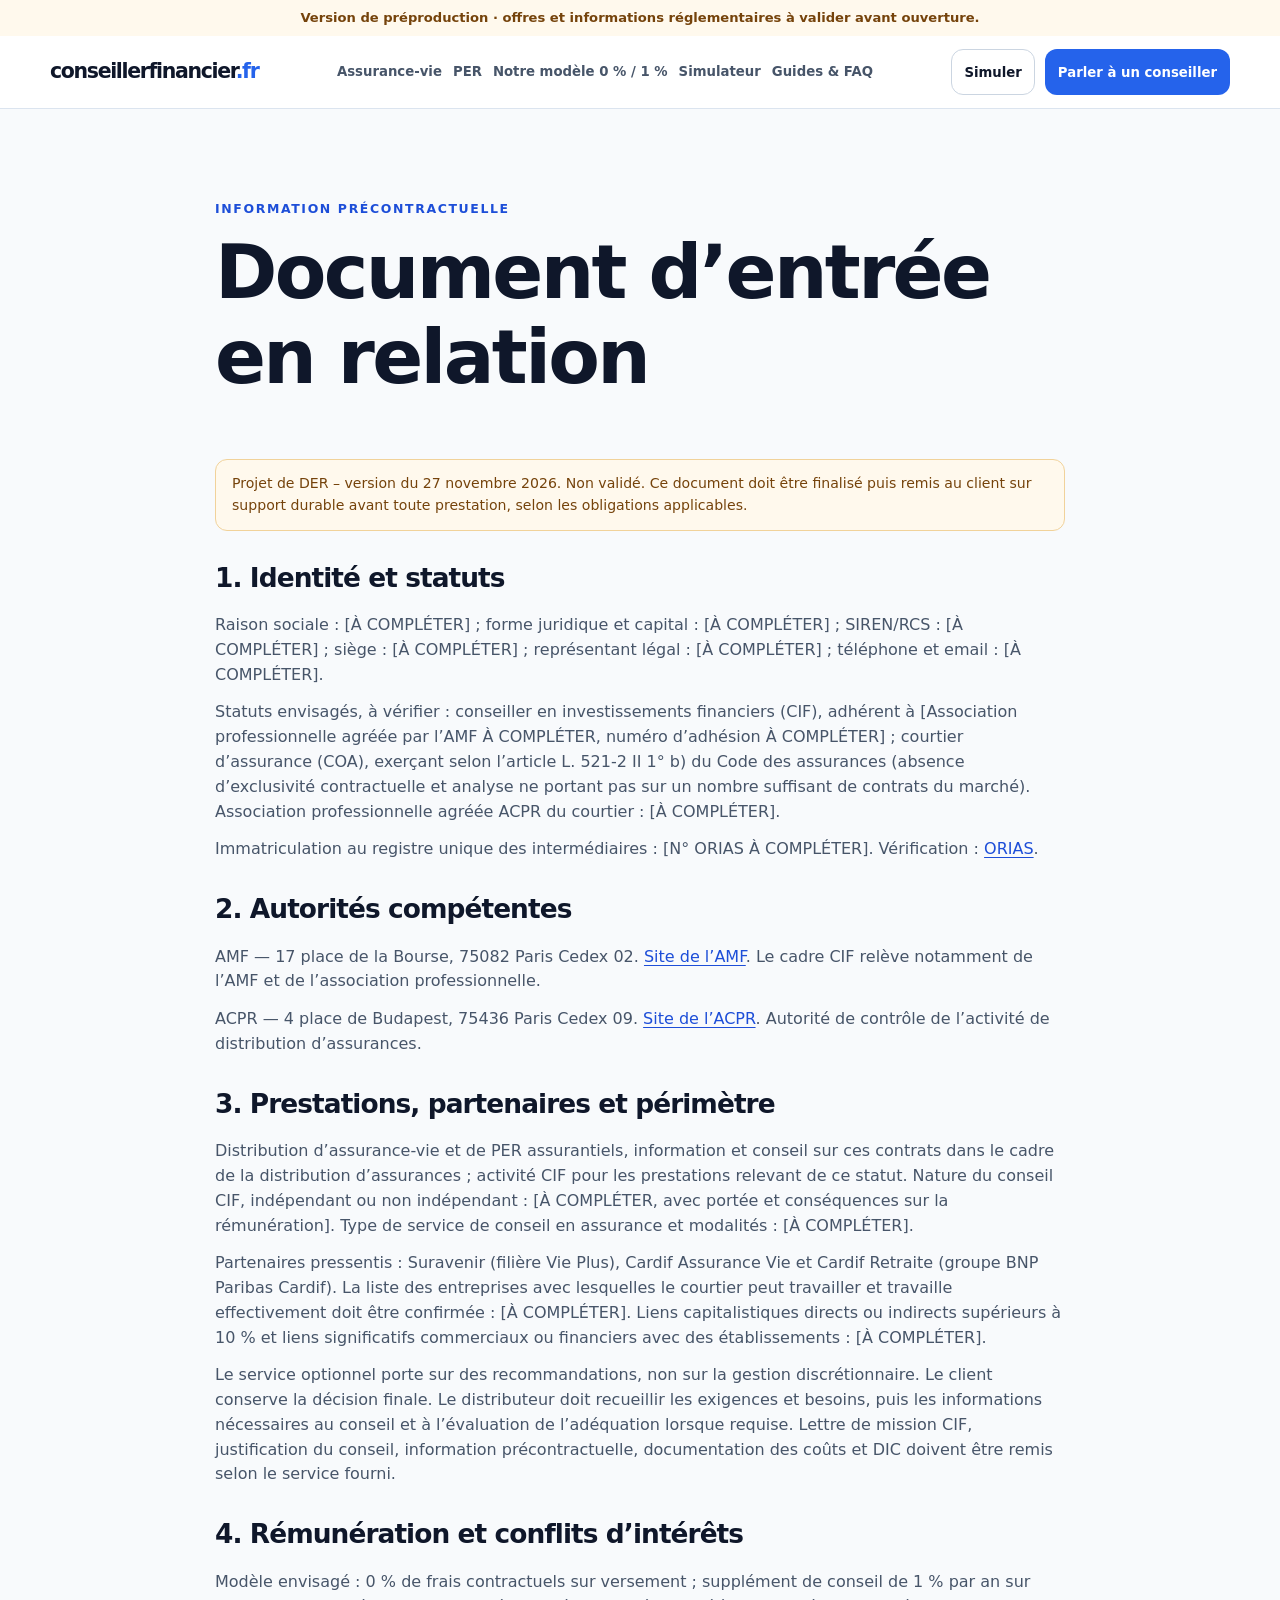
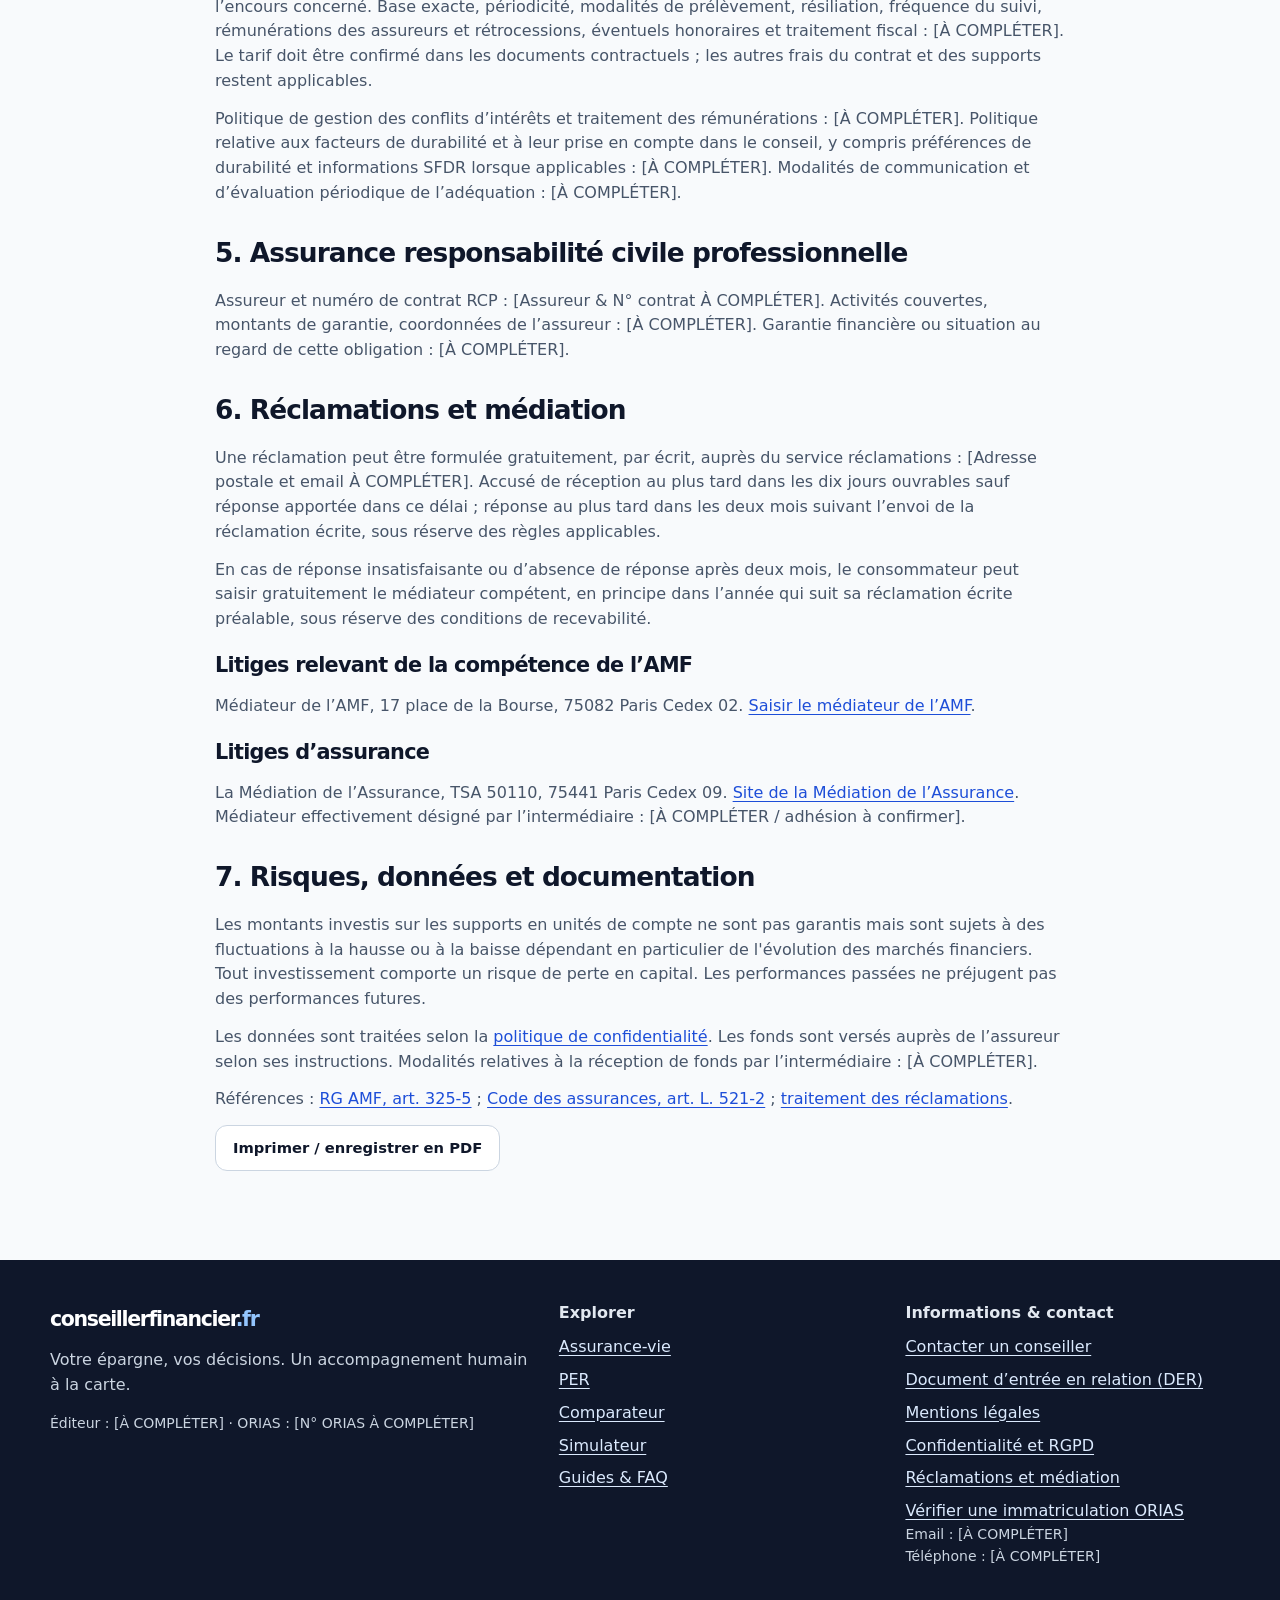
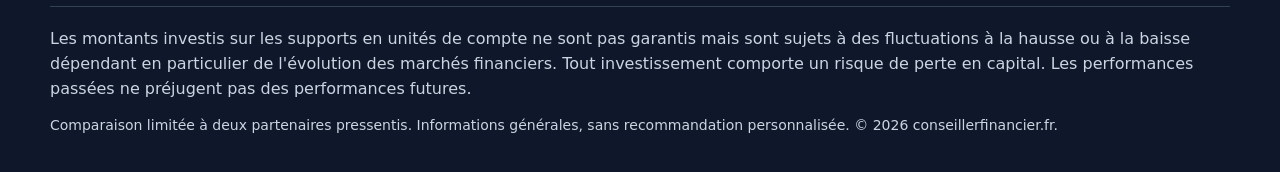
==== der.html @ cfc608e7 "Add files via upload" ====
<!doctype html><html lang="fr"><head><meta charset="utf-8"><meta name="viewport" content="width=device-width, initial-scale=1"><title>Document d’entrée en relation | conseillerfinancier.fr</title><meta name="description" content="Statuts, rémunération, risques, réclamations et médiation."><meta name="robots" content="noindex, follow"><link rel="canonical" href="https://conseillerfinancier.fr/der.html"><meta property="og:type" content="website"><meta property="og:locale" content="fr_FR"><meta property="og:site_name" content="conseillerfinancier.fr"><meta property="og:title" content="Document d’entrée en relation | conseillerfinancier.fr"><meta property="og:description" content="Statuts, rémunération, risques, réclamations et médiation."><meta property="og:url" content="https://conseillerfinancier.fr/der.html"><meta name="twitter:card" content="summary"><meta name="theme-color" content="#F8FAFC"><link rel="stylesheet" href="assets/styles.css"><script src="assets/app.js" defer></script></head><body><a class="skip" href="#contenu">Aller au contenu</a><div class="draft">Version de préproduction · offres et informations réglementaires à valider avant ouverture.</div><header class="header"><div class="wrap header-inner"><a class="brand" href="index.html" aria-label="conseillerfinancier.fr, accueil">conseillerfinancier<span>.fr</span></a><button type="button" class="btn btn-secondary menu-toggle" aria-expanded="false" aria-controls="navigation">Menu</button><nav class="nav" id="navigation" aria-label="Navigation principale" data-open="false"><a href="index.html#assurance-vie">Assurance-vie</a><a href="index.html#per">PER</a><a href="index.html#modele">Notre modèle 0 % / 1 %</a><a href="index.html#simulateur">Simulateur</a><a href="index.html#guides">Guides &amp; FAQ</a></nav><div class="header-actions"><a class="btn btn-secondary" href="index.html#simulateur">Simuler</a><a class="btn btn-primary" href="index.html#contact">Parler à un conseiller</a></div></div></header><main id="contenu" class="section"><article class="wrap legal"><span class="eyebrow">Information précontractuelle</span><h1>Document d’entrée en relation</h1><p class="notice">Projet de DER – version du 27 novembre 2026. Non validé. Ce document doit être finalisé puis remis au client sur support durable avant toute prestation, selon les obligations applicables.</p><h2>1. Identité et statuts</h2><p>Raison sociale : [À COMPLÉTER] ; forme juridique et capital : [À COMPLÉTER] ; SIREN/RCS : [À COMPLÉTER] ; siège : [À COMPLÉTER] ; représentant légal : [À COMPLÉTER] ; téléphone et email : [À COMPLÉTER].</p><p>Statuts envisagés, à vérifier : conseiller en investissements financiers (CIF), adhérent à [Association professionnelle agréée par l’AMF À COMPLÉTER, numéro d’adhésion À COMPLÉTER] ; courtier d’assurance (COA), exerçant selon l’article L. 521-2 II 1° b) du Code des assurances (absence d’exclusivité contractuelle et analyse ne portant pas sur un nombre suffisant de contrats du marché). Association professionnelle agréée ACPR du courtier : [À COMPLÉTER].</p><p>Immatriculation au registre unique des intermédiaires : [N° ORIAS À COMPLÉTER]. Vérification : <a href="https://www.orias.fr/">ORIAS</a>.</p><h2>2. Autorités compétentes</h2><p>AMF — 17 place de la Bourse, 75082 Paris Cedex 02. <a href="https://www.amf-france.org/">Site de l’AMF</a>. Le cadre CIF relève notamment de l’AMF et de l’association professionnelle.</p><p>ACPR — 4 place de Budapest, 75436 Paris Cedex 09. <a href="https://acpr.banque-france.fr/">Site de l’ACPR</a>. Autorité de contrôle de l’activité de distribution d’assurances.</p><h2>3. Prestations, partenaires et périmètre</h2><p>Distribution d’assurance-vie et de PER assurantiels, information et conseil sur ces contrats dans le cadre de la distribution d’assurances ; activité CIF pour les prestations relevant de ce statut. Nature du conseil CIF, indépendant ou non indépendant : [À COMPLÉTER, avec portée et conséquences sur la rémunération]. Type de service de conseil en assurance et modalités : [À COMPLÉTER].</p><p>Partenaires pressentis : Suravenir (filière Vie Plus), Cardif Assurance Vie et Cardif Retraite (groupe BNP Paribas Cardif). La liste des entreprises avec lesquelles le courtier peut travailler et travaille effectivement doit être confirmée : [À COMPLÉTER]. Liens capitalistiques directs ou indirects supérieurs à 10 % et liens significatifs commerciaux ou financiers avec des établissements : [À COMPLÉTER].</p><p>Le service optionnel porte sur des recommandations, non sur la gestion discrétionnaire. Le client conserve la décision finale. Le distributeur doit recueillir les exigences et besoins, puis les informations nécessaires au conseil et à l’évaluation de l’adéquation lorsque requise. Lettre de mission CIF, justification du conseil, information précontractuelle, documentation des coûts et DIC doivent être remis selon le service fourni.</p><h2>4. Rémunération et conflits d’intérêts</h2><p>Modèle envisagé : 0 % de frais contractuels sur versement ; supplément de conseil de 1 % par an sur l’encours concerné. Base exacte, périodicité, modalités de prélèvement, résiliation, fréquence du suivi, rémunérations des assureurs et rétrocessions, éventuels honoraires et traitement fiscal : [À COMPLÉTER]. Le tarif doit être confirmé dans les documents contractuels ; les autres frais du contrat et des supports restent applicables.</p><p>Politique de gestion des conflits d’intérêts et traitement des rémunérations : [À COMPLÉTER]. Politique relative aux facteurs de durabilité et à leur prise en compte dans le conseil, y compris préférences de durabilité et informations SFDR lorsque applicables : [À COMPLÉTER]. Modalités de communication et d’évaluation périodique de l’adéquation : [À COMPLÉTER].</p><h2>5. Assurance responsabilité civile professionnelle</h2><p>Assureur et numéro de contrat RCP : [Assureur &amp; N° contrat À COMPLÉTER]. Activités couvertes, montants de garantie, coordonnées de l’assureur : [À COMPLÉTER]. Garantie financière ou situation au regard de cette obligation : [À COMPLÉTER].</p><h2 id="reclamations">6. Réclamations et médiation</h2><p>Une réclamation peut être formulée gratuitement, par écrit, auprès du service réclamations : [Adresse postale et email À COMPLÉTER]. Accusé de réception au plus tard dans les dix jours ouvrables sauf réponse apportée dans ce délai ; réponse au plus tard dans les deux mois suivant l’envoi de la réclamation écrite, sous réserve des règles applicables.</p><p>En cas de réponse insatisfaisante ou d’absence de réponse après deux mois, le consommateur peut saisir gratuitement le médiateur compétent, en principe dans l’année qui suit sa réclamation écrite préalable, sous réserve des conditions de recevabilité.</p><h3>Litiges relevant de la compétence de l’AMF</h3><p>Médiateur de l’AMF, 17 place de la Bourse, 75082 Paris Cedex 02. <a href="https://www.amf-france.org/fr/le-mediateur-de-lamf/votre-dossier-de-mediation/vous-voulez-deposer-une-demande-de-mediation">Saisir le médiateur de l’AMF</a>.</p><h3>Litiges d’assurance</h3><p>La Médiation de l’Assurance, TSA 50110, 75441 Paris Cedex 09. <a href="https://www.mediation-assurance.org/">Site de la Médiation de l’Assurance</a>. Médiateur effectivement désigné par l’intermédiaire : [À COMPLÉTER / adhésion à confirmer].</p><h2>7. Risques, données et documentation</h2><p>Les montants investis sur les supports en unités de compte ne sont pas garantis mais sont sujets à des fluctuations à la hausse ou à la baisse dépendant en particulier de l'évolution des marchés financiers. Tout investissement comporte un risque de perte en capital. Les performances passées ne préjugent pas des performances futures.</p><p>Les données sont traitées selon la <a href="mentions-legales.html#confidentialite">politique de confidentialité</a>. Les fonds sont versés auprès de l’assureur selon ses instructions. Modalités relatives à la réception de fonds par l’intermédiaire : [À COMPLÉTER].</p><p>Références : <a href="https://www.amf-france.org/fr/eli/fr/aai/amf/rg/article/325-5/20230101/notes">RG AMF, art. 325-5</a> ; <a href="https://www.legifrance.gouv.fr/codes/article_lc/LEGIARTI000036920566">Code des assurances, art. L. 521-2</a> ; <a href="https://www.amf-france.org/fr/reglementation/doctrine/doc-2012-07">traitement des réclamations</a>.</p><button class="btn btn-secondary" type="button" data-print>Imprimer / enregistrer en PDF</button></article></main><footer class="footer"><div class="wrap"><div class="footer-grid"><div><a class="brand" href="index.html">conseillerfinancier<span>.fr</span></a><p>Votre épargne, vos décisions. Un accompagnement humain à la carte.</p><small>Éditeur : [À COMPLÉTER] · ORIAS : [N° ORIAS À COMPLÉTER]</small></div><div><h2>Explorer</h2><nav class="footer-links" aria-label="Plan du site"><a href="index.html#assurance-vie">Assurance-vie</a><a href="index.html#per">PER</a><a href="index.html#comparateur">Comparateur</a><a href="index.html#simulateur">Simulateur</a><a href="index.html#guides">Guides &amp; FAQ</a></nav></div><div><h2>Informations &amp; contact</h2><nav class="footer-links" aria-label="Informations réglementaires"><a href="index.html#contact">Contacter un conseiller</a><a href="der.html">Document d’entrée en relation (DER)</a><a href="mentions-legales.html">Mentions légales</a><a href="mentions-legales.html#confidentialite">Confidentialité et RGPD</a><a href="der.html#reclamations">Réclamations et médiation</a><a href="https://www.orias.fr/" target="_blank" rel="noopener noreferrer">Vérifier une immatriculation ORIAS</a></nav><p class="small">Email : [À COMPLÉTER]<br>Téléphone : [À COMPLÉTER]</p></div></div><div class="footer-risk"><p>Les montants investis sur les supports en unités de compte ne sont pas garantis mais sont sujets à des fluctuations à la hausse ou à la baisse dépendant en particulier de l'évolution des marchés financiers. Tout investissement comporte un risque de perte en capital. Les performances passées ne préjugent pas des performances futures.</p><p class="small">Comparaison limitée à deux partenaires pressentis. Informations générales, sans recommandation personnalisée. © 2026 conseillerfinancier.fr.</p></div></div></footer></body></html>
---- assets/styles.css ----
:root{color-scheme:light;--bg:#F8FAFC;--white:#fff;--ink:#0F172A;--muted:#475569;--blue:#2563EB;--blue-dark:#1D4ED8;--green:#10B981;--green-ink:#047857;--line:#dbe4ef;--soft:#eff6ff;--radius:22px;--shadow:0 12px 40px #0f172a0b;--max:1180px;font-family:Inter,system-ui,-apple-system,BlinkMacSystemFont,"Segoe UI",sans-serif;line-height:1.55;scroll-padding-top:95px}*{box-sizing:border-box}body{margin:0;background:var(--bg);color:var(--ink)}a{color:var(--blue-dark);text-underline-offset:3px}button,input,select{font:inherit}button{cursor:pointer}a,button,input,select,summary{-webkit-tap-highlight-color:transparent} :focus-visible{outline:3px solid #2563eb;outline-offset:4px}h1,h2,h3,p{margin:0 0 .8em}h1,h2,h3{line-height:1.12;letter-spacing:-.035em}h1{font-size:clamp(2.6rem,6vw,4.7rem);font-weight:780}h2{font-size:clamp(1.9rem,4vw,3rem)}h3{font-size:1.3rem}p{color:var(--muted)}small,.small{font-size:.875rem;color:var(--muted)}.wrap{width:min(var(--max),calc(100% - 32px));margin-inline:auto}.section{padding:clamp(48px,7vw,92px) 0}.section-white{background:white;border-block:1px solid var(--line)}.eyebrow{display:block;color:var(--blue-dark);font-size:.78rem;text-transform:uppercase;letter-spacing:.13em;font-weight:800;margin-bottom:12px}.lead{font-size:clamp(1rem,2vw,1.2rem);max-width:69ch}.section-head{max-width:760px;margin-bottom:28px}.skip{position:absolute;top:-100px;left:8px;z-index:10;background:white;padding:12px}.skip:focus{top:8px}.header{position:sticky;top:0;background:#fffffffa;border-bottom:1px solid var(--line);z-index:5}.header-inner{display:flex;align-items:center;justify-content:space-between;gap:14px;min-height:72px;flex-wrap:wrap;padding-block:10px}.brand{font-weight:850;font-size:clamp(1rem,2vw,1.28rem);letter-spacing:-.065em;color:var(--ink);text-decoration:none;white-space:nowrap}.brand span{color:var(--blue)}.nav{display:flex;gap:16px;align-items:center;flex-wrap:wrap}.nav a{font-size:.88rem;font-weight:650;color:var(--muted);text-decoration:none}.nav a:hover{color:var(--blue-dark)}.header-actions,.actions{display:flex;gap:10px;flex-wrap:wrap;align-items:center}.btn{display:inline-flex;align-items:center;justify-content:center;min-height:46px;padding:11px 17px;border-radius:12px;border:1px solid transparent;text-decoration:none;font-weight:720;font-size:.92rem;line-height:1.3}.btn-primary{background:var(--blue);color:white}.btn-primary:hover{background:var(--blue-dark)}.btn-secondary{background:white;color:var(--ink);border-color:#cbd5e1}.btn-secondary:hover{background:var(--soft)}.menu-toggle{display:none}.js .menu-toggle{display:inline-flex}.header-actions .btn{font-size:.83rem;padding:10px 12px}.js .nav[data-open="false"]{display:none}.nav{width:100%;order:4;flex-direction:column;align-items:stretch;padding:8px 0}.nav a{padding:8px}.header-actions{width:100%;order:3}.hero{padding:clamp(38px,7vw,92px) 0 42px}.hero-grid,.two,.sim-grid,.contact-grid{display:grid;gap:24px;align-items:start}.hero h1 span{color:var(--blue-dark)}.hero .lead{max-width:55ch}.hero .actions{margin:24px 0}.hero-panel{background:linear-gradient(150deg,#fff,#eaf2ff);padding:20px;border:1px solid #c9dafa;border-radius:28px;box-shadow:var(--shadow)}.placeholder{aspect-ratio:var(--ratio,4/3);width:100%;display:grid;place-items:center;text-align:center;border:1px dashed #94a3b8;border-radius:14px;background:#f1f5f9;color:#475569;padding:12px;font-size:.83rem;overflow-wrap:anywhere}.hero-panel .placeholder{--ratio:4/3}.metrics{display:grid;grid-template-columns:1fr 1fr;gap:10px;margin-top:12px}.metric{border:1px solid var(--line);border-radius:14px;background:white;padding:15px}.metric strong{display:block;font-size:clamp(1.5rem,4vw,2.1rem);letter-spacing:-.055em;color:var(--blue-dark)}.metric small{display:block;line-height:1.3}.notice{padding:13px 16px;border:1px solid #f1d29a;background:#fff9ed;color:#75430b;border-radius:12px;font-size:.88rem}.notice p{color:inherit;margin:0}.risk{font-size:.9rem;color:var(--muted);border-left:3px solid #94a3b8;padding-left:12px;margin:18px 0 0}.trust{padding:24px 0;border-block:1px solid var(--line);background:white}.trust-grid{display:grid;grid-template-columns:repeat(2,minmax(0,1fr));gap:16px;align-items:start}.trust-item{min-width:0}.trust-item strong{display:block;font-size:.95rem;margin-bottom:5px}.trust-item .placeholder{--ratio:3/1;font-size:.72rem;padding:5px}.card{padding:clamp(18px,3vw,30px);border:1px solid var(--line);background:white;border-radius:var(--radius);box-shadow:var(--shadow);min-width:0}.product-grid,.steps,.plans{display:grid;gap:16px}.product-card .placeholder{--ratio:1/1;max-width:100px;margin-bottom:18px;font-size:.68rem;padding:5px}.product-card h3{font-size:1.65rem}.tag{display:inline-block;background:var(--soft);color:var(--blue-dark);font-size:.78rem;font-weight:750;border-radius:999px;padding:5px 10px;margin-bottom:12px}.tag.green{color:var(--green-ink);background:#ecfdf5;border:1px solid #a7f3d0}.text-link{font-weight:700;display:inline-block;margin-top:8px}.plan-price{font-size:3.3rem;letter-spacing:-.065em;font-weight:800;line-height:1;color:var(--blue-dark);margin:10px 0}.plan-featured{border:2px solid #93b4fb;background:linear-gradient(155deg,#fff,#f3f7ff)}.checks{padding:0;list-style:none;margin:18px 0}.checks li{position:relative;padding-left:23px;margin:9px 0;color:var(--muted)}.checks li::before{content:'✓';position:absolute;left:0;color:var(--green-ink);font-weight:800}.controls{display:flex;gap:16px;flex-wrap:wrap;margin:0 0 18px}.field{display:grid;gap:6px;min-width:0}.field label,legend{font-size:.9rem;font-weight:720}.field input,.field select{background:white;border:1px solid #94a3b8;border-radius:10px;padding:10px 12px;color:var(--ink);width:100%;min-height:46px}.controls .field{flex:1 1 210px}.table-shell{overflow-x:auto;border:1px solid var(--line);border-radius:16px;background:white}table{border-collapse:collapse;width:100%;table-layout:fixed;font-size:.88rem}caption{text-align:left;padding:15px;font-weight:750;color:var(--ink)}th,td{text-align:left;padding:13px 11px;border-bottom:1px solid var(--line);vertical-align:top;overflow-wrap:anywhere}thead th{background:#edf4ff;color:var(--ink)}thead th:first-child{width:34%}tbody th{font-weight:650;background:#f8fafc}td strong{color:var(--blue-dark)}tr:last-child>*{border-bottom:0}.compare-block+.compare-block{margin-top:24px}.compare-notes{margin:15px 0 0;font-size:.88rem}.compare-notes p{margin-bottom:8px}.sim-grid{align-items:stretch}.inputs{display:grid;gap:16px}.input-grid{display:grid;gap:14px;grid-template-columns:repeat(2,minmax(0,1fr))}fieldset{min-width:0;padding:0;border:0;margin:0}legend{margin-bottom:8px}.radio-options{display:grid;gap:8px}.radio-options label{display:flex;align-items:center;gap:10px;padding:11px;border:1px solid var(--line);border-radius:10px;font-weight:650;font-size:.9rem;cursor:pointer}.radio-options label:has(input:checked){background:var(--soft);border-color:var(--blue)}input[type=radio]{accent-color:var(--blue);width:18px;height:18px;flex:none}.result{background:#0f172a;color:white;border:0}.result p,.result .small{color:#cbd5e1}.result .eyebrow{color:#93c5fd}.result-total{font-weight:800;font-size:clamp(2.1rem,5vw,3.8rem);line-height:1.1;letter-spacing:-.06em;display:block;font-variant-numeric:tabular-nums;overflow-wrap:anywhere;min-height:1.2em;margin-bottom:14px}.result-grid{display:grid;grid-template-columns:1fr 1fr;gap:10px;margin:16px 0}.result-item{padding:12px;background:#1e293b;border-radius:12px;min-width:0}.result-item span{display:block;font-size:.78rem;color:#cbd5e1}.result-item strong{display:block;font-size:1.15rem;overflow-wrap:anywhere;font-variant-numeric:tabular-nums}.bars{display:grid;gap:10px;margin:20px 0}.bar-label{display:flex;justify-content:space-between;gap:10px;font-size:.83rem;color:#e2e8f0}.track{height:10px;background:#334155;border-radius:999px;overflow:hidden}.track span{display:block;height:100%;width:0;background:#60a5fa;border-radius:inherit}.track.alt span{background:#34d399}.step-number{width:40px;height:40px;border-radius:12px;display:grid;place-items:center;background:var(--soft);color:var(--blue-dark);font-weight:800;margin-bottom:15px}.faq-list{display:grid;gap:10px}details{border:1px solid var(--line);border-radius:14px;background:white;padding:0 17px}summary{cursor:pointer;font-weight:720;padding:17px 0;line-height:1.35}details p{max-width:80ch;padding-bottom:8px}.contact-grid .placeholder{--ratio:4/5;max-width:310px;justify-self:center}.contact-grid{align-items:center}.footer{background:#0f172a;color:#e2e8f0;padding:44px 0 24px}.footer .brand{color:white;display:inline-block;margin-bottom:12px}.footer .brand span{color:#93c5fd}.footer p,.footer small{color:#cbd5e1}.footer a{color:#dbeafe}.footer-grid{display:grid;gap:22px}.footer h2{font-size:1rem;letter-spacing:0}.footer-links{display:grid;gap:8px}.footer-risk{border-top:1px solid #334155;padding-top:20px;margin-top:28px}.legal{max-width:850px}.legal h2{font-size:1.65rem;margin-top:32px}.legal h3{margin-top:22px}.legal ul{padding-left:22px;color:var(--muted)}.legal li{margin:7px 0}.draft{background:#fff9ed;color:#75430b;text-align:center;padding:8px 16px;font-size:.82rem;font-weight:650}.sr-only{position:absolute;width:1px;height:1px;padding:0;margin:-1px;overflow:hidden;clip:rect(0,0,0,0);white-space:nowrap;border:0}[hidden]{display:none!important}.sources{font-size:.85rem}.sources a{overflow-wrap:anywhere}.noscript{padding:12px;background:#fff9ed;color:#75430b}.error{color:#b91c1c;font-size:.9rem;min-height:1.3em}.result .error{color:#fecaca}
@media(min-width:650px){.product-grid,.plans,.two{grid-template-columns:repeat(2,minmax(0,1fr))}.trust-grid{grid-template-columns:repeat(4,minmax(0,1fr))}.steps{grid-template-columns:repeat(3,minmax(0,1fr))}.footer-grid{grid-template-columns:1.5fr 1fr 1fr}.radio-options{grid-template-columns:1fr 1fr}table{font-size:.95rem}th,td{padding:14px 18px}.contact-grid{grid-template-columns:1.4fr 1fr}}
@media(min-width:900px){.hero-grid{grid-template-columns:1.22fr .9fr;gap:55px;align-items:center}.sim-grid{grid-template-columns:1fr 1fr}.wrap{width:min(var(--max),calc(100% - 64px))}}
@media(min-width:1150px){.header-inner{flex-wrap:nowrap}.js .menu-toggle,.menu-toggle{display:none}.nav,.js .nav[data-open="false"]{display:flex;flex-direction:row;width:auto;order:0;padding:0;gap:11px;align-items:center}.nav a{padding:0;font-size:.83rem}.header-actions{width:auto;order:0;flex-wrap:nowrap}.header-inner{gap:12px}}
@media(max-width:380px){.input-grid,.result-grid{grid-template-columns:1fr}.header-actions .btn{flex:1}.metrics{gap:6px}.metric{padding:10px}th,td{padding:9px 6px;font-size:.77rem}}
@media print{.header,.footer,.draft,.actions,.skip{display:none!important}body{background:white;color:black}.section{padding:0}.legal a{color:black}.card{box-shadow:none}}
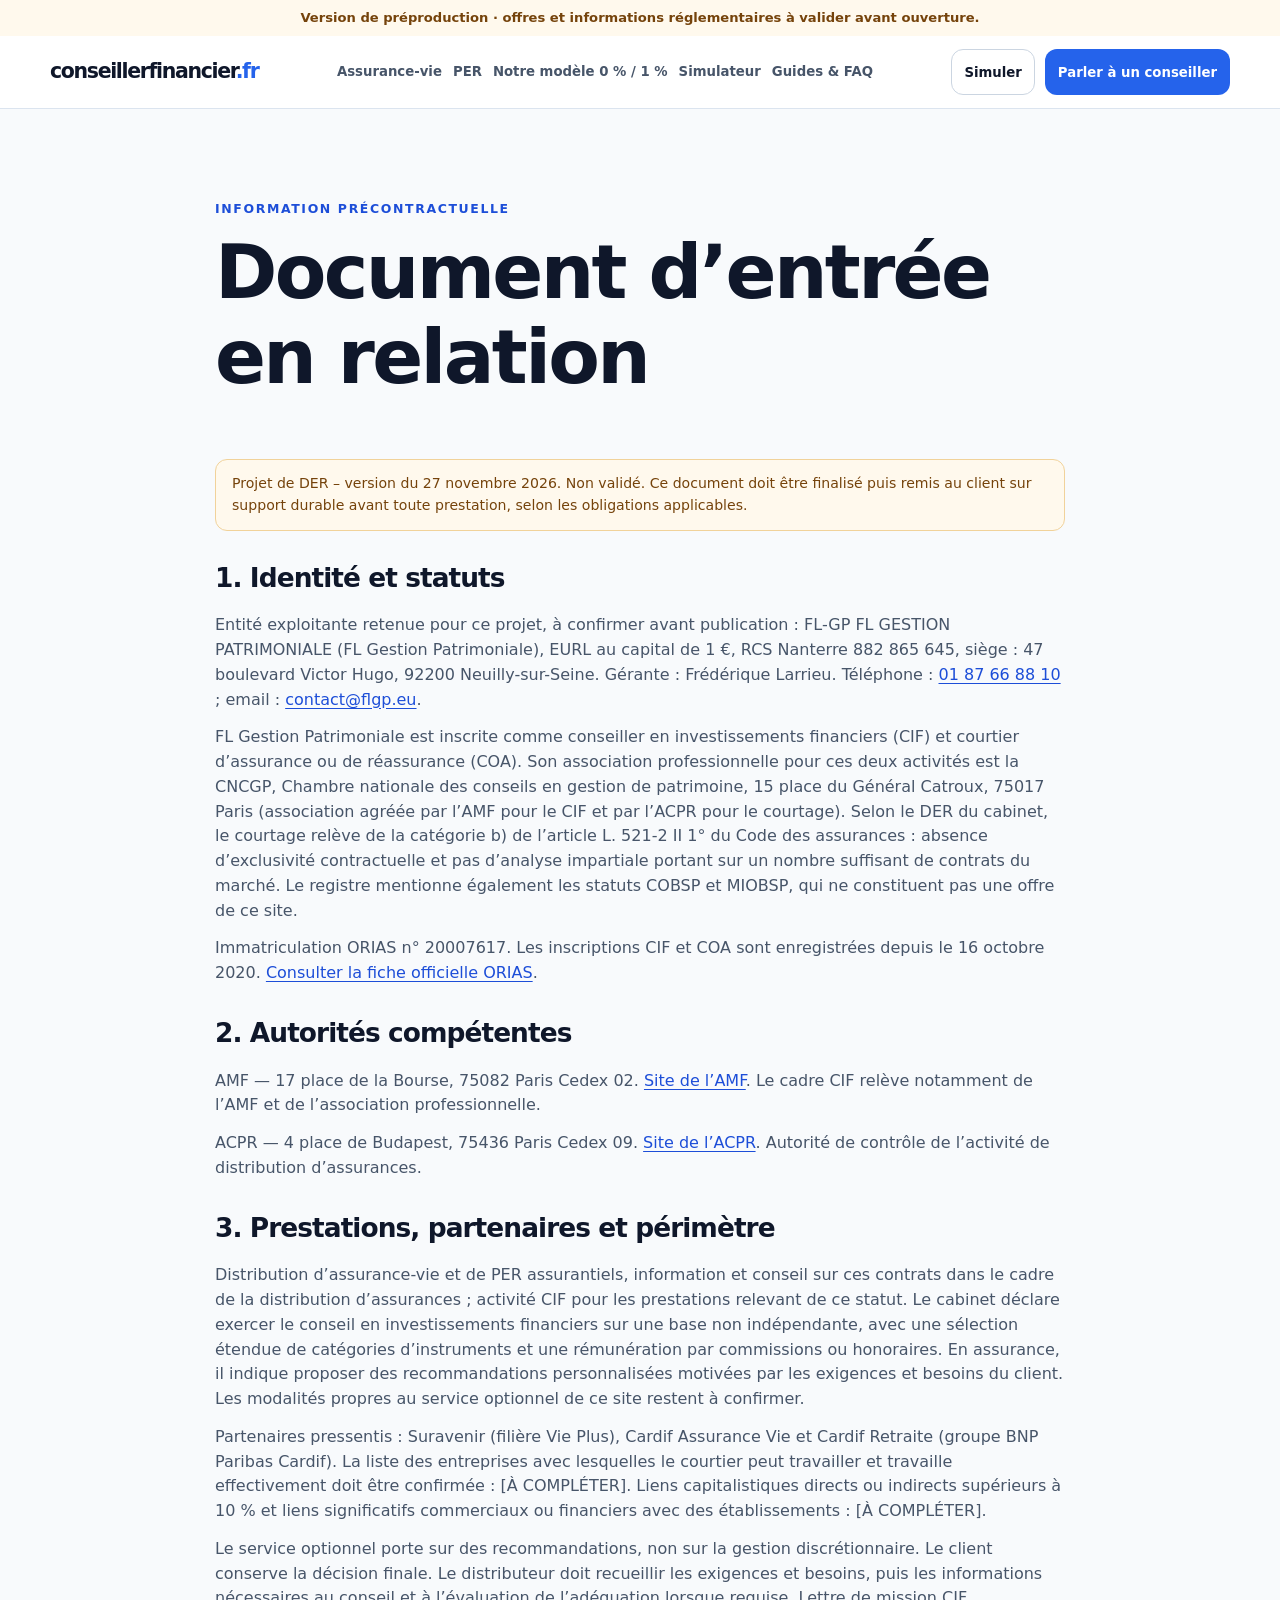
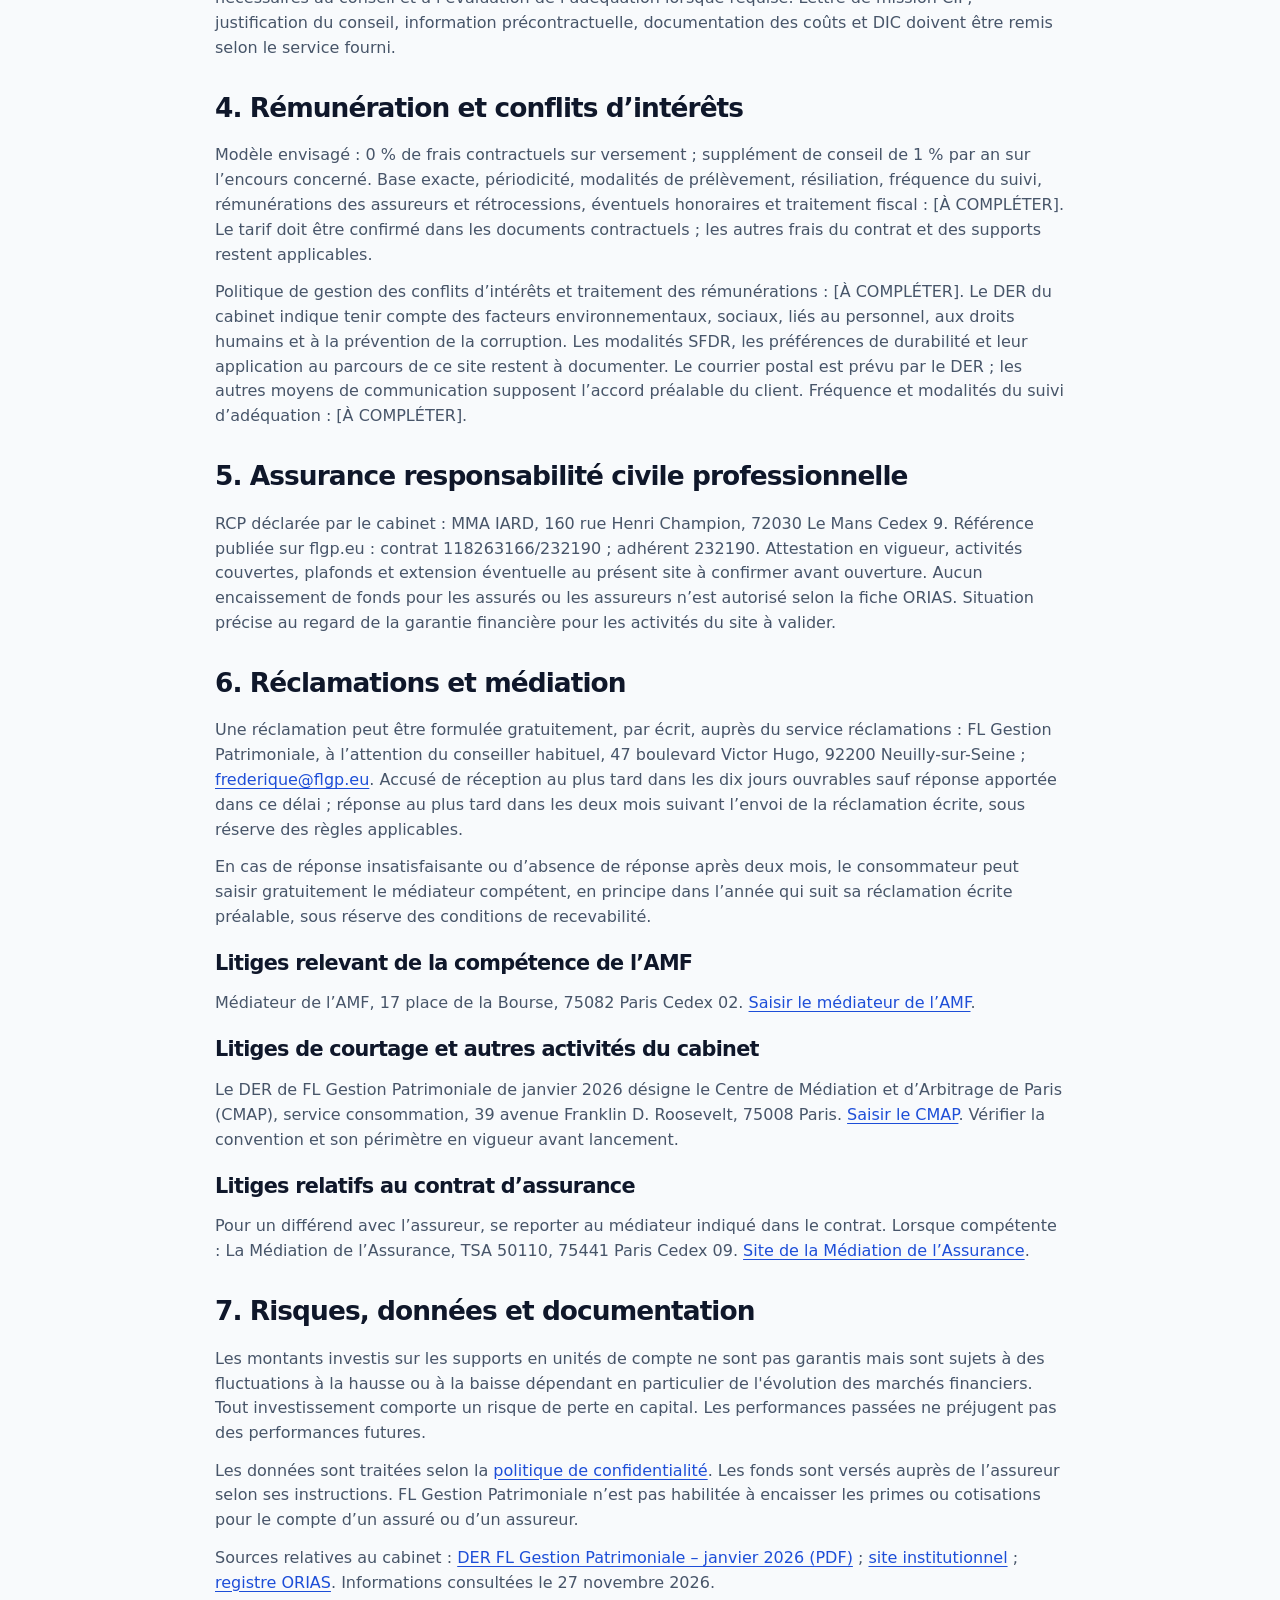
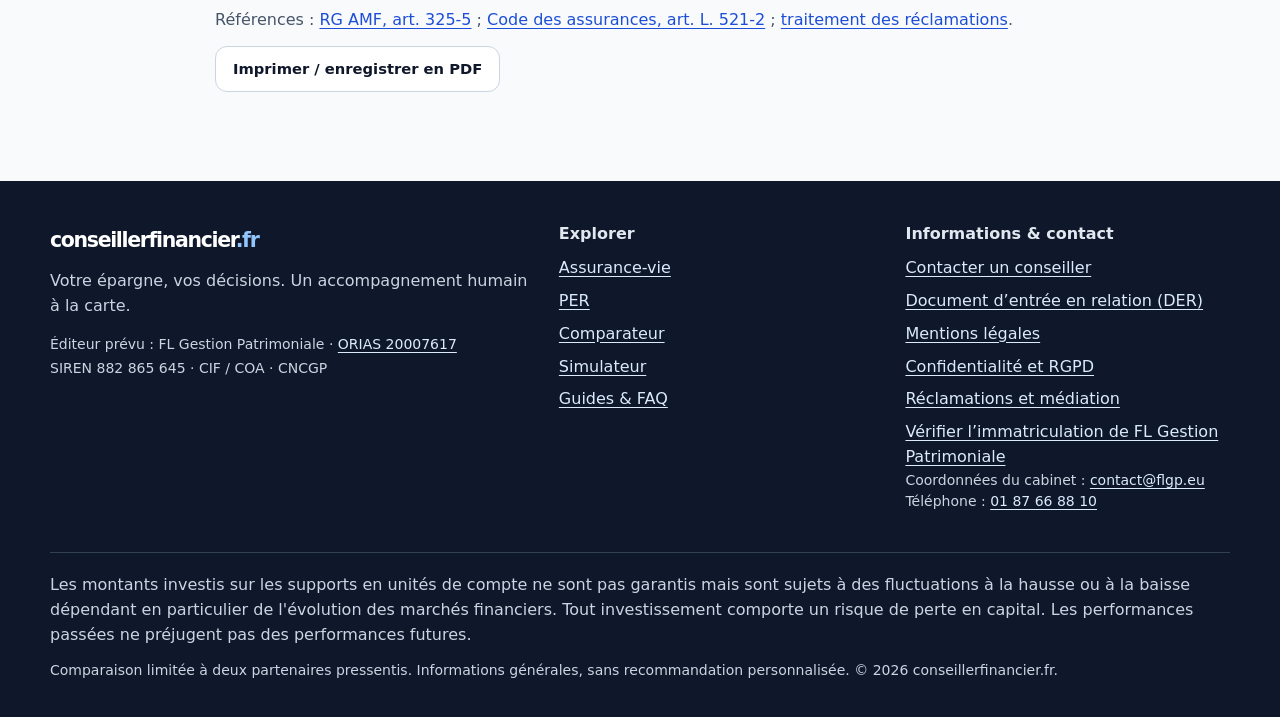
==== commit 1a1e8c0a: "Renseigner les mentions réglementaires FL Gestion Patrimoniale" ====
--- a/der.html
+++ b/der.html
@@ -1 +1 @@
-<!doctype html><html lang="fr"><head><meta charset="utf-8"><meta name="viewport" content="width=device-width, initial-scale=1"><title>Document d’entrée en relation | conseillerfinancier.fr</title><meta name="description" content="Statuts, rémunération, risques, réclamations et médiation."><meta name="robots" content="noindex, follow"><link rel="canonical" href="https://conseillerfinancier.fr/der.html"><meta property="og:type" content="website"><meta property="og:locale" content="fr_FR"><meta property="og:site_name" content="conseillerfinancier.fr"><meta property="og:title" content="Document d’entrée en relation | conseillerfinancier.fr"><meta property="og:description" content="Statuts, rémunération, risques, réclamations et médiation."><meta property="og:url" content="https://conseillerfinancier.fr/der.html"><meta name="twitter:card" content="summary"><meta name="theme-color" content="#F8FAFC"><link rel="stylesheet" href="assets/styles.css"><script src="assets/app.js" defer></script></head><body><a class="skip" href="#contenu">Aller au contenu</a><div class="draft">Version de préproduction · offres et informations réglementaires à valider avant ouverture.</div><header class="header"><div class="wrap header-inner"><a class="brand" href="index.html" aria-label="conseillerfinancier.fr, accueil">conseillerfinancier<span>.fr</span></a><button type="button" class="btn btn-secondary menu-toggle" aria-expanded="false" aria-controls="navigation">Menu</button><nav class="nav" id="navigation" aria-label="Navigation principale" data-open="false"><a href="index.html#assurance-vie">Assurance-vie</a><a href="index.html#per">PER</a><a href="index.html#modele">Notre modèle 0 % / 1 %</a><a href="index.html#simulateur">Simulateur</a><a href="index.html#guides">Guides &amp; FAQ</a></nav><div class="header-actions"><a class="btn btn-secondary" href="index.html#simulateur">Simuler</a><a class="btn btn-primary" href="index.html#contact">Parler à un conseiller</a></div></div></header><main id="contenu" class="section"><article class="wrap legal"><span class="eyebrow">Information précontractuelle</span><h1>Document d’entrée en relation</h1><p class="notice">Projet de DER – version du 27 novembre 2026. Non validé. Ce document doit être finalisé puis remis au client sur support durable avant toute prestation, selon les obligations applicables.</p><h2>1. Identité et statuts</h2><p>Raison sociale : [À COMPLÉTER] ; forme juridique et capital : [À COMPLÉTER] ; SIREN/RCS : [À COMPLÉTER] ; siège : [À COMPLÉTER] ; représentant légal : [À COMPLÉTER] ; téléphone et email : [À COMPLÉTER].</p><p>Statuts envisagés, à vérifier : conseiller en investissements financiers (CIF), adhérent à [Association professionnelle agréée par l’AMF À COMPLÉTER, numéro d’adhésion À COMPLÉTER] ; courtier d’assurance (COA), exerçant selon l’article L. 521-2 II 1° b) du Code des assurances (absence d’exclusivité contractuelle et analyse ne portant pas sur un nombre suffisant de contrats du marché). Association professionnelle agréée ACPR du courtier : [À COMPLÉTER].</p><p>Immatriculation au registre unique des intermédiaires : [N° ORIAS À COMPLÉTER]. Vérification : <a href="https://www.orias.fr/">ORIAS</a>.</p><h2>2. Autorités compétentes</h2><p>AMF — 17 place de la Bourse, 75082 Paris Cedex 02. <a href="https://www.amf-france.org/">Site de l’AMF</a>. Le cadre CIF relève notamment de l’AMF et de l’association professionnelle.</p><p>ACPR — 4 place de Budapest, 75436 Paris Cedex 09. <a href="https://acpr.banque-france.fr/">Site de l’ACPR</a>. Autorité de contrôle de l’activité de distribution d’assurances.</p><h2>3. Prestations, partenaires et périmètre</h2><p>Distribution d’assurance-vie et de PER assurantiels, information et conseil sur ces contrats dans le cadre de la distribution d’assurances ; activité CIF pour les prestations relevant de ce statut. Nature du conseil CIF, indépendant ou non indépendant : [À COMPLÉTER, avec portée et conséquences sur la rémunération]. Type de service de conseil en assurance et modalités : [À COMPLÉTER].</p><p>Partenaires pressentis : Suravenir (filière Vie Plus), Cardif Assurance Vie et Cardif Retraite (groupe BNP Paribas Cardif). La liste des entreprises avec lesquelles le courtier peut travailler et travaille effectivement doit être confirmée : [À COMPLÉTER]. Liens capitalistiques directs ou indirects supérieurs à 10 % et liens significatifs commerciaux ou financiers avec des établissements : [À COMPLÉTER].</p><p>Le service optionnel porte sur des recommandations, non sur la gestion discrétionnaire. Le client conserve la décision finale. Le distributeur doit recueillir les exigences et besoins, puis les informations nécessaires au conseil et à l’évaluation de l’adéquation lorsque requise. Lettre de mission CIF, justification du conseil, information précontractuelle, documentation des coûts et DIC doivent être remis selon le service fourni.</p><h2>4. Rémunération et conflits d’intérêts</h2><p>Modèle envisagé : 0 % de frais contractuels sur versement ; supplément de conseil de 1 % par an sur l’encours concerné. Base exacte, périodicité, modalités de prélèvement, résiliation, fréquence du suivi, rémunérations des assureurs et rétrocessions, éventuels honoraires et traitement fiscal : [À COMPLÉTER]. Le tarif doit être confirmé dans les documents contractuels ; les autres frais du contrat et des supports restent applicables.</p><p>Politique de gestion des conflits d’intérêts et traitement des rémunérations : [À COMPLÉTER]. Politique relative aux facteurs de durabilité et à leur prise en compte dans le conseil, y compris préférences de durabilité et informations SFDR lorsque applicables : [À COMPLÉTER]. Modalités de communication et d’évaluation périodique de l’adéquation : [À COMPLÉTER].</p><h2>5. Assurance responsabilité civile professionnelle</h2><p>Assureur et numéro de contrat RCP : [Assureur &amp; N° contrat À COMPLÉTER]. Activités couvertes, montants de garantie, coordonnées de l’assureur : [À COMPLÉTER]. Garantie financière ou situation au regard de cette obligation : [À COMPLÉTER].</p><h2 id="reclamations">6. Réclamations et médiation</h2><p>Une réclamation peut être formulée gratuitement, par écrit, auprès du service réclamations : [Adresse postale et email À COMPLÉTER]. Accusé de réception au plus tard dans les dix jours ouvrables sauf réponse apportée dans ce délai ; réponse au plus tard dans les deux mois suivant l’envoi de la réclamation écrite, sous réserve des règles applicables.</p><p>En cas de réponse insatisfaisante ou d’absence de réponse après deux mois, le consommateur peut saisir gratuitement le médiateur compétent, en principe dans l’année qui suit sa réclamation écrite préalable, sous réserve des conditions de recevabilité.</p><h3>Litiges relevant de la compétence de l’AMF</h3><p>Médiateur de l’AMF, 17 place de la Bourse, 75082 Paris Cedex 02. <a href="https://www.amf-france.org/fr/le-mediateur-de-lamf/votre-dossier-de-mediation/vous-voulez-deposer-une-demande-de-mediation">Saisir le médiateur de l’AMF</a>.</p><h3>Litiges d’assurance</h3><p>La Médiation de l’Assurance, TSA 50110, 75441 Paris Cedex 09. <a href="https://www.mediation-assurance.org/">Site de la Médiation de l’Assurance</a>. Médiateur effectivement désigné par l’intermédiaire : [À COMPLÉTER / adhésion à confirmer].</p><h2>7. Risques, données et documentation</h2><p>Les montants investis sur les supports en unités de compte ne sont pas garantis mais sont sujets à des fluctuations à la hausse ou à la baisse dépendant en particulier de l'évolution des marchés financiers. Tout investissement comporte un risque de perte en capital. Les performances passées ne préjugent pas des performances futures.</p><p>Les données sont traitées selon la <a href="mentions-legales.html#confidentialite">politique de confidentialité</a>. Les fonds sont versés auprès de l’assureur selon ses instructions. Modalités relatives à la réception de fonds par l’intermédiaire : [À COMPLÉTER].</p><p>Références : <a href="https://www.amf-france.org/fr/eli/fr/aai/amf/rg/article/325-5/20230101/notes">RG AMF, art. 325-5</a> ; <a href="https://www.legifrance.gouv.fr/codes/article_lc/LEGIARTI000036920566">Code des assurances, art. L. 521-2</a> ; <a href="https://www.amf-france.org/fr/reglementation/doctrine/doc-2012-07">traitement des réclamations</a>.</p><button class="btn btn-secondary" type="button" data-print>Imprimer / enregistrer en PDF</button></article></main><footer class="footer"><div class="wrap"><div class="footer-grid"><div><a class="brand" href="index.html">conseillerfinancier<span>.fr</span></a><p>Votre épargne, vos décisions. Un accompagnement humain à la carte.</p><small>Éditeur : [À COMPLÉTER] · ORIAS : [N° ORIAS À COMPLÉTER]</small></div><div><h2>Explorer</h2><nav class="footer-links" aria-label="Plan du site"><a href="index.html#assurance-vie">Assurance-vie</a><a href="index.html#per">PER</a><a href="index.html#comparateur">Comparateur</a><a href="index.html#simulateur">Simulateur</a><a href="index.html#guides">Guides &amp; FAQ</a></nav></div><div><h2>Informations &amp; contact</h2><nav class="footer-links" aria-label="Informations réglementaires"><a href="index.html#contact">Contacter un conseiller</a><a href="der.html">Document d’entrée en relation (DER)</a><a href="mentions-legales.html">Mentions légales</a><a href="mentions-legales.html#confidentialite">Confidentialité et RGPD</a><a href="der.html#reclamations">Réclamations et médiation</a><a href="https://www.orias.fr/" target="_blank" rel="noopener noreferrer">Vérifier une immatriculation ORIAS</a></nav><p class="small">Email : [À COMPLÉTER]<br>Téléphone : [À COMPLÉTER]</p></div></div><div class="footer-risk"><p>Les montants investis sur les supports en unités de compte ne sont pas garantis mais sont sujets à des fluctuations à la hausse ou à la baisse dépendant en particulier de l'évolution des marchés financiers. Tout investissement comporte un risque de perte en capital. Les performances passées ne préjugent pas des performances futures.</p><p class="small">Comparaison limitée à deux partenaires pressentis. Informations générales, sans recommandation personnalisée. © 2026 conseillerfinancier.fr.</p></div></div></footer></body></html>+<!doctype html><html lang="fr"><head><meta charset="utf-8"><meta name="viewport" content="width=device-width, initial-scale=1"><title>Document d’entrée en relation | conseillerfinancier.fr</title><meta name="description" content="Statuts, rémunération, risques, réclamations et médiation."><meta name="robots" content="noindex, follow"><link rel="canonical" href="https://conseillerfinancier.fr/der.html"><meta property="og:type" content="website"><meta property="og:locale" content="fr_FR"><meta property="og:site_name" content="conseillerfinancier.fr"><meta property="og:title" content="Document d’entrée en relation | conseillerfinancier.fr"><meta property="og:description" content="Statuts, rémunération, risques, réclamations et médiation."><meta property="og:url" content="https://conseillerfinancier.fr/der.html"><meta name="twitter:card" content="summary"><meta name="theme-color" content="#F8FAFC"><link rel="stylesheet" href="assets/styles.css"><script src="assets/app.js" defer></script></head><body><a class="skip" href="#contenu">Aller au contenu</a><div class="draft">Version de préproduction · offres et informations réglementaires à valider avant ouverture.</div><header class="header"><div class="wrap header-inner"><a class="brand" href="index.html" aria-label="conseillerfinancier.fr, accueil">conseillerfinancier<span>.fr</span></a><button type="button" class="btn btn-secondary menu-toggle" aria-expanded="false" aria-controls="navigation">Menu</button><nav class="nav" id="navigation" aria-label="Navigation principale" data-open="false"><a href="index.html#assurance-vie">Assurance-vie</a><a href="index.html#per">PER</a><a href="index.html#modele">Notre modèle 0 % / 1 %</a><a href="index.html#simulateur">Simulateur</a><a href="index.html#guides">Guides &amp; FAQ</a></nav><div class="header-actions"><a class="btn btn-secondary" href="index.html#simulateur">Simuler</a><a class="btn btn-primary" href="index.html#contact">Parler à un conseiller</a></div></div></header><main id="contenu" class="section"><article class="wrap legal"><span class="eyebrow">Information précontractuelle</span><h1>Document d’entrée en relation</h1><p class="notice">Projet de DER – version du 27 novembre 2026. Non validé. Ce document doit être finalisé puis remis au client sur support durable avant toute prestation, selon les obligations applicables.</p><h2>1. Identité et statuts</h2><p>Entité exploitante retenue pour ce projet, à confirmer avant publication : FL-GP FL GESTION PATRIMONIALE (FL Gestion Patrimoniale), EURL au capital de 1 €, RCS Nanterre 882 865 645, siège : 47 boulevard Victor Hugo, 92200 Neuilly-sur-Seine. Gérante : Frédérique Larrieu. Téléphone : <a href="tel:+33187668810">01 87 66 88 10</a> ; email : <a href="mailto:contact@flgp.eu">contact@flgp.eu</a>.</p><p>FL Gestion Patrimoniale est inscrite comme conseiller en investissements financiers (CIF) et courtier d’assurance ou de réassurance (COA). Son association professionnelle pour ces deux activités est la CNCGP, Chambre nationale des conseils en gestion de patrimoine, 15 place du Général Catroux, 75017 Paris (association agréée par l’AMF pour le CIF et par l’ACPR pour le courtage). Selon le DER du cabinet, le courtage relève de la catégorie b) de l’article L. 521-2 II 1° du Code des assurances : absence d’exclusivité contractuelle et pas d’analyse impartiale portant sur un nombre suffisant de contrats du marché. Le registre mentionne également les statuts COBSP et MIOBSP, qui ne constituent pas une offre de ce site.</p><p>Immatriculation ORIAS n° 20007617. Les inscriptions CIF et COA sont enregistrées depuis le 16 octobre 2020. <a href="https://www.orias.fr/home/showIntermediaire/882865645" target="_blank" rel="noopener noreferrer">Consulter la fiche officielle ORIAS</a>.</p><h2>2. Autorités compétentes</h2><p>AMF — 17 place de la Bourse, 75082 Paris Cedex 02. <a href="https://www.amf-france.org/">Site de l’AMF</a>. Le cadre CIF relève notamment de l’AMF et de l’association professionnelle.</p><p>ACPR — 4 place de Budapest, 75436 Paris Cedex 09. <a href="https://acpr.banque-france.fr/">Site de l’ACPR</a>. Autorité de contrôle de l’activité de distribution d’assurances.</p><h2>3. Prestations, partenaires et périmètre</h2><p>Distribution d’assurance-vie et de PER assurantiels, information et conseil sur ces contrats dans le cadre de la distribution d’assurances ; activité CIF pour les prestations relevant de ce statut. Le cabinet déclare exercer le conseil en investissements financiers sur une base non indépendante, avec une sélection étendue de catégories d’instruments et une rémunération par commissions ou honoraires. En assurance, il indique proposer des recommandations personnalisées motivées par les exigences et besoins du client. Les modalités propres au service optionnel de ce site restent à confirmer.</p><p>Partenaires pressentis : Suravenir (filière Vie Plus), Cardif Assurance Vie et Cardif Retraite (groupe BNP Paribas Cardif). La liste des entreprises avec lesquelles le courtier peut travailler et travaille effectivement doit être confirmée : [À COMPLÉTER]. Liens capitalistiques directs ou indirects supérieurs à 10 % et liens significatifs commerciaux ou financiers avec des établissements : [À COMPLÉTER].</p><p>Le service optionnel porte sur des recommandations, non sur la gestion discrétionnaire. Le client conserve la décision finale. Le distributeur doit recueillir les exigences et besoins, puis les informations nécessaires au conseil et à l’évaluation de l’adéquation lorsque requise. Lettre de mission CIF, justification du conseil, information précontractuelle, documentation des coûts et DIC doivent être remis selon le service fourni.</p><h2>4. Rémunération et conflits d’intérêts</h2><p>Modèle envisagé : 0 % de frais contractuels sur versement ; supplément de conseil de 1 % par an sur l’encours concerné. Base exacte, périodicité, modalités de prélèvement, résiliation, fréquence du suivi, rémunérations des assureurs et rétrocessions, éventuels honoraires et traitement fiscal : [À COMPLÉTER]. Le tarif doit être confirmé dans les documents contractuels ; les autres frais du contrat et des supports restent applicables.</p><p>Politique de gestion des conflits d’intérêts et traitement des rémunérations : [À COMPLÉTER]. Le DER du cabinet indique tenir compte des facteurs environnementaux, sociaux, liés au personnel, aux droits humains et à la prévention de la corruption. Les modalités SFDR, les préférences de durabilité et leur application au parcours de ce site restent à documenter. Le courrier postal est prévu par le DER ; les autres moyens de communication supposent l’accord préalable du client. Fréquence et modalités du suivi d’adéquation : [À COMPLÉTER].</p><h2>5. Assurance responsabilité civile professionnelle</h2><p>RCP déclarée par le cabinet : MMA IARD, 160 rue Henri Champion, 72030 Le Mans Cedex 9. Référence publiée sur flgp.eu : contrat 118263166/232190 ; adhérent 232190. Attestation en vigueur, activités couvertes, plafonds et extension éventuelle au présent site à confirmer avant ouverture. Aucun encaissement de fonds pour les assurés ou les assureurs n’est autorisé selon la fiche ORIAS. Situation précise au regard de la garantie financière pour les activités du site à valider.</p><h2 id="reclamations">6. Réclamations et médiation</h2><p>Une réclamation peut être formulée gratuitement, par écrit, auprès du service réclamations : FL Gestion Patrimoniale, à l’attention du conseiller habituel, 47 boulevard Victor Hugo, 92200 Neuilly-sur-Seine ; <a href="mailto:frederique@flgp.eu">frederique@flgp.eu</a>. Accusé de réception au plus tard dans les dix jours ouvrables sauf réponse apportée dans ce délai ; réponse au plus tard dans les deux mois suivant l’envoi de la réclamation écrite, sous réserve des règles applicables.</p><p>En cas de réponse insatisfaisante ou d’absence de réponse après deux mois, le consommateur peut saisir gratuitement le médiateur compétent, en principe dans l’année qui suit sa réclamation écrite préalable, sous réserve des conditions de recevabilité.</p><h3>Litiges relevant de la compétence de l’AMF</h3><p>Médiateur de l’AMF, 17 place de la Bourse, 75082 Paris Cedex 02. <a href="https://www.amf-france.org/fr/le-mediateur-de-lamf/votre-dossier-de-mediation/vous-voulez-deposer-une-demande-de-mediation">Saisir le médiateur de l’AMF</a>.</p><h3>Litiges de courtage et autres activités du cabinet</h3><p>Le DER de FL Gestion Patrimoniale de janvier 2026 désigne le Centre de Médiation et d’Arbitrage de Paris (CMAP), service consommation, 39 avenue Franklin D. Roosevelt, 75008 Paris. <a href="https://www.cmap.fr/consommateurs/">Saisir le CMAP</a>. Vérifier la convention et son périmètre en vigueur avant lancement.</p><h3>Litiges relatifs au contrat d’assurance</h3><p>Pour un différend avec l’assureur, se reporter au médiateur indiqué dans le contrat. Lorsque compétente : La Médiation de l’Assurance, TSA 50110, 75441 Paris Cedex 09. <a href="https://www.mediation-assurance.org/">Site de la Médiation de l’Assurance</a>.</p><h2>7. Risques, données et documentation</h2><p>Les montants investis sur les supports en unités de compte ne sont pas garantis mais sont sujets à des fluctuations à la hausse ou à la baisse dépendant en particulier de l'évolution des marchés financiers. Tout investissement comporte un risque de perte en capital. Les performances passées ne préjugent pas des performances futures.</p><p>Les données sont traitées selon la <a href="mentions-legales.html#confidentialite">politique de confidentialité</a>. Les fonds sont versés auprès de l’assureur selon ses instructions. FL Gestion Patrimoniale n’est pas habilitée à encaisser les primes ou cotisations pour le compte d’un assuré ou d’un assureur.</p><p>Sources relatives au cabinet : <a href="https://flgp.eu/DER-2026.pdf" target="_blank" rel="noopener noreferrer">DER FL Gestion Patrimoniale – janvier 2026 (PDF)</a> ; <a href="https://flgp.eu/" target="_blank" rel="noopener noreferrer">site institutionnel</a> ; <a href="https://www.orias.fr/home/showIntermediaire/882865645" target="_blank" rel="noopener noreferrer">registre ORIAS</a>. Informations consultées le 27 novembre 2026.</p><p>Références : <a href="https://www.amf-france.org/fr/eli/fr/aai/amf/rg/article/325-5/20230101/notes">RG AMF, art. 325-5</a> ; <a href="https://www.legifrance.gouv.fr/codes/article_lc/LEGIARTI000036920566">Code des assurances, art. L. 521-2</a> ; <a href="https://www.amf-france.org/fr/reglementation/doctrine/doc-2012-07">traitement des réclamations</a>.</p><button class="btn btn-secondary" type="button" data-print>Imprimer / enregistrer en PDF</button></article></main><footer class="footer"><div class="wrap"><div class="footer-grid"><div><a class="brand" href="index.html">conseillerfinancier<span>.fr</span></a><p>Votre épargne, vos décisions. Un accompagnement humain à la carte.</p><small>Éditeur prévu : FL Gestion Patrimoniale · <a href="https://www.orias.fr/home/showIntermediaire/882865645" target="_blank" rel="noopener noreferrer">ORIAS 20007617</a><br>SIREN 882 865 645 · CIF / COA · CNCGP</small></div><div><h2>Explorer</h2><nav class="footer-links" aria-label="Plan du site"><a href="index.html#assurance-vie">Assurance-vie</a><a href="index.html#per">PER</a><a href="index.html#comparateur">Comparateur</a><a href="index.html#simulateur">Simulateur</a><a href="index.html#guides">Guides &amp; FAQ</a></nav></div><div><h2>Informations &amp; contact</h2><nav class="footer-links" aria-label="Informations réglementaires"><a href="index.html#contact">Contacter un conseiller</a><a href="der.html">Document d’entrée en relation (DER)</a><a href="mentions-legales.html">Mentions légales</a><a href="mentions-legales.html#confidentialite">Confidentialité et RGPD</a><a href="der.html#reclamations">Réclamations et médiation</a><a href="https://www.orias.fr/home/showIntermediaire/882865645" target="_blank" rel="noopener noreferrer">Vérifier l’immatriculation de FL Gestion Patrimoniale</a></nav><p class="small">Coordonnées du cabinet : <a href="mailto:contact@flgp.eu">contact@flgp.eu</a><br>Téléphone : <a href="tel:+33187668810">01 87 66 88 10</a></p></div></div><div class="footer-risk"><p>Les montants investis sur les supports en unités de compte ne sont pas garantis mais sont sujets à des fluctuations à la hausse ou à la baisse dépendant en particulier de l'évolution des marchés financiers. Tout investissement comporte un risque de perte en capital. Les performances passées ne préjugent pas des performances futures.</p><p class="small">Comparaison limitée à deux partenaires pressentis. Informations générales, sans recommandation personnalisée. © 2026 conseillerfinancier.fr.</p></div></div></footer></body></html>
--- a/assets/styles.css
+++ b/assets/styles.css
@@ -1,6 +1,10 @@
-:root{color-scheme:light;--bg:#F8FAFC;--white:#fff;--ink:#0F172A;--muted:#475569;--blue:#2563EB;--blue-dark:#1D4ED8;--green:#10B981;--green-ink:#047857;--line:#dbe4ef;--soft:#eff6ff;--radius:22px;--shadow:0 12px 40px #0f172a0b;--max:1180px;font-family:Inter,system-ui,-apple-system,BlinkMacSystemFont,"Segoe UI",sans-serif;line-height:1.55;scroll-padding-top:95px}*{box-sizing:border-box}body{margin:0;background:var(--bg);color:var(--ink)}a{color:var(--blue-dark);text-underline-offset:3px}button,input,select{font:inherit}button{cursor:pointer}a,button,input,select,summary{-webkit-tap-highlight-color:transparent} :focus-visible{outline:3px solid #2563eb;outline-offset:4px}h1,h2,h3,p{margin:0 0 .8em}h1,h2,h3{line-height:1.12;letter-spacing:-.035em}h1{font-size:clamp(2.6rem,6vw,4.7rem);font-weight:780}h2{font-size:clamp(1.9rem,4vw,3rem)}h3{font-size:1.3rem}p{color:var(--muted)}small,.small{font-size:.875rem;color:var(--muted)}.wrap{width:min(var(--max),calc(100% - 32px));margin-inline:auto}.section{padding:clamp(48px,7vw,92px) 0}.section-white{background:white;border-block:1px solid var(--line)}.eyebrow{display:block;color:var(--blue-dark);font-size:.78rem;text-transform:uppercase;letter-spacing:.13em;font-weight:800;margin-bottom:12px}.lead{font-size:clamp(1rem,2vw,1.2rem);max-width:69ch}.section-head{max-width:760px;margin-bottom:28px}.skip{position:absolute;top:-100px;left:8px;z-index:10;background:white;padding:12px}.skip:focus{top:8px}.header{position:sticky;top:0;background:#fffffffa;border-bottom:1px solid var(--line);z-index:5}.header-inner{display:flex;align-items:center;justify-content:space-between;gap:14px;min-height:72px;flex-wrap:wrap;padding-block:10px}.brand{font-weight:850;font-size:clamp(1rem,2vw,1.28rem);letter-spacing:-.065em;color:var(--ink);text-decoration:none;white-space:nowrap}.brand span{color:var(--blue)}.nav{display:flex;gap:16px;align-items:center;flex-wrap:wrap}.nav a{font-size:.88rem;font-weight:650;color:var(--muted);text-decoration:none}.nav a:hover{color:var(--blue-dark)}.header-actions,.actions{display:flex;gap:10px;flex-wrap:wrap;align-items:center}.btn{display:inline-flex;align-items:center;justify-content:center;min-height:46px;padding:11px 17px;border-radius:12px;border:1px solid transparent;text-decoration:none;font-weight:720;font-size:.92rem;line-height:1.3}.btn-primary{background:var(--blue);color:white}.btn-primary:hover{background:var(--blue-dark)}.btn-secondary{background:white;color:var(--ink);border-color:#cbd5e1}.btn-secondary:hover{background:var(--soft)}.menu-toggle{display:none}.js .menu-toggle{display:inline-flex}.header-actions .btn{font-size:.83rem;padding:10px 12px}.js .nav[data-open="false"]{display:none}.nav{width:100%;order:4;flex-direction:column;align-items:stretch;padding:8px 0}.nav a{padding:8px}.header-actions{width:100%;order:3}.hero{padding:clamp(38px,7vw,92px) 0 42px}.hero-grid,.two,.sim-grid,.contact-grid{display:grid;gap:24px;align-items:start}.hero h1 span{color:var(--blue-dark)}.hero .lead{max-width:55ch}.hero .actions{margin:24px 0}.hero-panel{background:linear-gradient(150deg,#fff,#eaf2ff);padding:20px;border:1px solid #c9dafa;border-radius:28px;box-shadow:var(--shadow)}.placeholder{aspect-ratio:var(--ratio,4/3);width:100%;display:grid;place-items:center;text-align:center;border:1px dashed #94a3b8;border-radius:14px;background:#f1f5f9;color:#475569;padding:12px;font-size:.83rem;overflow-wrap:anywhere}.hero-panel .placeholder{--ratio:4/3}.metrics{display:grid;grid-template-columns:1fr 1fr;gap:10px;margin-top:12px}.metric{border:1px solid var(--line);border-radius:14px;background:white;padding:15px}.metric strong{display:block;font-size:clamp(1.5rem,4vw,2.1rem);letter-spacing:-.055em;color:var(--blue-dark)}.metric small{display:block;line-height:1.3}.notice{padding:13px 16px;border:1px solid #f1d29a;background:#fff9ed;color:#75430b;border-radius:12px;font-size:.88rem}.notice p{color:inherit;margin:0}.risk{font-size:.9rem;color:var(--muted);border-left:3px solid #94a3b8;padding-left:12px;margin:18px 0 0}.trust{padding:24px 0;border-block:1px solid var(--line);background:white}.trust-grid{display:grid;grid-template-columns:repeat(2,minmax(0,1fr));gap:16px;align-items:start}.trust-item{min-width:0}.trust-item strong{display:block;font-size:.95rem;margin-bottom:5px}.trust-item .placeholder{--ratio:3/1;font-size:.72rem;padding:5px}.card{padding:clamp(18px,3vw,30px);border:1px solid var(--line);background:white;border-radius:var(--radius);box-shadow:var(--shadow);min-width:0}.product-grid,.steps,.plans{display:grid;gap:16px}.product-card .placeholder{--ratio:1/1;max-width:100px;margin-bottom:18px;font-size:.68rem;padding:5px}.product-card h3{font-size:1.65rem}.tag{display:inline-block;background:var(--soft);color:var(--blue-dark);font-size:.78rem;font-weight:750;border-radius:999px;padding:5px 10px;margin-bottom:12px}.tag.green{color:var(--green-ink);background:#ecfdf5;border:1px solid #a7f3d0}.text-link{font-weight:700;display:inline-block;margin-top:8px}.plan-price{font-size:3.3rem;letter-spacing:-.065em;font-weight:800;line-height:1;color:var(--blue-dark);margin:10px 0}.plan-featured{border:2px solid #93b4fb;background:linear-gradient(155deg,#fff,#f3f7ff)}.checks{padding:0;list-style:none;margin:18px 0}.checks li{position:relative;padding-left:23px;margin:9px 0;color:var(--muted)}.checks li::before{content:'✓';position:absolute;left:0;color:var(--green-ink);font-weight:800}.controls{display:flex;gap:16px;flex-wrap:wrap;margin:0 0 18px}.field{display:grid;gap:6px;min-width:0}.field label,legend{font-size:.9rem;font-weight:720}.field input,.field select{background:white;border:1px solid #94a3b8;border-radius:10px;padding:10px 12px;color:var(--ink);width:100%;min-height:46px}.controls .field{flex:1 1 210px}.table-shell{overflow-x:auto;border:1px solid var(--line);border-radius:16px;background:white}table{border-collapse:collapse;width:100%;table-layout:fixed;font-size:.88rem}caption{text-align:left;padding:15px;font-weight:750;color:var(--ink)}th,td{text-align:left;padding:13px 11px;border-bottom:1px solid var(--line);vertical-align:top;overflow-wrap:anywhere}thead th{background:#edf4ff;color:var(--ink)}thead th:first-child{width:34%}tbody th{font-weight:650;background:#f8fafc}td strong{color:var(--blue-dark)}tr:last-child>*{border-bottom:0}.compare-block+.compare-block{margin-top:24px}.compare-notes{margin:15px 0 0;font-size:.88rem}.compare-notes p{margin-bottom:8px}.sim-grid{align-items:stretch}.inputs{display:grid;gap:16px}.input-grid{display:grid;gap:14px;grid-template-columns:repeat(2,minmax(0,1fr))}fieldset{min-width:0;padding:0;border:0;margin:0}legend{margin-bottom:8px}.radio-options{display:grid;gap:8px}.radio-options label{display:flex;align-items:center;gap:10px;padding:11px;border:1px solid var(--line);border-radius:10px;font-weight:650;font-size:.9rem;cursor:pointer}.radio-options label:has(input:checked){background:var(--soft);border-color:var(--blue)}input[type=radio]{accent-color:var(--blue);width:18px;height:18px;flex:none}.result{background:#0f172a;color:white;border:0}.result p,.result .small{color:#cbd5e1}.result .eyebrow{color:#93c5fd}.result-total{font-weight:800;font-size:clamp(2.1rem,5vw,3.8rem);line-height:1.1;letter-spacing:-.06em;display:block;font-variant-numeric:tabular-nums;overflow-wrap:anywhere;min-height:1.2em;margin-bottom:14px}.result-grid{display:grid;grid-template-columns:1fr 1fr;gap:10px;margin:16px 0}.result-item{padding:12px;background:#1e293b;border-radius:12px;min-width:0}.result-item span{display:block;font-size:.78rem;color:#cbd5e1}.result-item strong{display:block;font-size:1.15rem;overflow-wrap:anywhere;font-variant-numeric:tabular-nums}.bars{display:grid;gap:10px;margin:20px 0}.bar-label{display:flex;justify-content:space-between;gap:10px;font-size:.83rem;color:#e2e8f0}.track{height:10px;background:#334155;border-radius:999px;overflow:hidden}.track span{display:block;height:100%;width:0;background:#60a5fa;border-radius:inherit}.track.alt span{background:#34d399}.step-number{width:40px;height:40px;border-radius:12px;display:grid;place-items:center;background:var(--soft);color:var(--blue-dark);font-weight:800;margin-bottom:15px}.faq-list{display:grid;gap:10px}details{border:1px solid var(--line);border-radius:14px;background:white;padding:0 17px}summary{cursor:pointer;font-weight:720;padding:17px 0;line-height:1.35}details p{max-width:80ch;padding-bottom:8px}.contact-grid .placeholder{--ratio:4/5;max-width:310px;justify-self:center}.contact-grid{align-items:center}.footer{background:#0f172a;color:#e2e8f0;padding:44px 0 24px}.footer .brand{color:white;display:inline-block;margin-bottom:12px}.footer .brand span{color:#93c5fd}.footer p,.footer small{color:#cbd5e1}.footer a{color:#dbeafe}.footer-grid{display:grid;gap:22px}.footer h2{font-size:1rem;letter-spacing:0}.footer-links{display:grid;gap:8px}.footer-risk{border-top:1px solid #334155;padding-top:20px;margin-top:28px}.legal{max-width:850px}.legal h2{font-size:1.65rem;margin-top:32px}.legal h3{margin-top:22px}.legal ul{padding-left:22px;color:var(--muted)}.legal li{margin:7px 0}.draft{background:#fff9ed;color:#75430b;text-align:center;padding:8px 16px;font-size:.82rem;font-weight:650}.sr-only{position:absolute;width:1px;height:1px;padding:0;margin:-1px;overflow:hidden;clip:rect(0,0,0,0);white-space:nowrap;border:0}[hidden]{display:none!important}.sources{font-size:.85rem}.sources a{overflow-wrap:anywhere}.noscript{padding:12px;background:#fff9ed;color:#75430b}.error{color:#b91c1c;font-size:.9rem;min-height:1.3em}.result .error{color:#fecaca}
+:root{color-scheme:light;--bg:#F8FAFC;--white:#fff;--ink:#0F172A;--muted:#475569;--blue:#2563EB;--blue-dark:#1D4ED8;--green:#10B981;--green-ink:#047857;--line:#dbe4ef;--soft:#eff6ff;--radius:22px;--shadow:0 12px 40px #0f172a0b;--max:1180px;font-family:Inter,system-ui,-apple-system,BlinkMacSystemFont,"Segoe UI",sans-serif;line-height:1.55;scroll-padding-top:95px}*{box-sizing:border-box}body{margin:0;background:var(--bg);color:var(--ink)}a{color:var(--blue-dark);text-underline-offset:3px}button,input,select{font:inherit}button{cursor:pointer}a,button,input,select,summary{-webkit-tap-highlight-color:transparent} :focus-visible{outline:3px solid #2563eb;outline-offset:4px}h1,h2,h3,p{margin:0 0 .8em}h1,h2,h3{line-height:1.12;letter-spacing:-.035em}h1{font-size:clamp(2.6rem,6vw,4.7rem);font-weight:780}h2{font-size:clamp(1.9rem,4vw,3rem)}h3{font-size:1.3rem}p{color:var(--muted)}small,.small{font-size:.875rem;color:var(--muted)}.wrap{width:min(var(--max),calc(100% - 32px));margin-inline:auto}.section{padding:clamp(48px,7vw,92px) 0}.section-white{background:white;border-block:1px solid var(--line)}.eyebrow{display:block;color:var(--blue-dark);font-size:.78rem;text-transform:uppercase;letter-spacing:.13em;font-weight:800;margin-bottom:12px}.lead{font-size:clamp(1rem,2vw,1.2rem);max-width:69ch}.section-head{max-width:760px;margin-bottom:28px}.skip{position:absolute;top:-100px;left:8px;z-index:10;background:white;padding:12px}.skip:focus{top:8px}.header{position:sticky;top:0;background:#fffffffa;border-bottom:1px solid var(--line);z-index:5}.header-inner{display:flex;align-items:center;justify-content:space-between;gap:14px;min-height:72px;flex-wrap:wrap;padding-block:10px}.brand{font-weight:850;font-size:clamp(1rem,2vw,1.28rem);letter-spacing:-.065em;color:var(--ink);text-decoration:none;white-space:nowrap}.brand span{color:var(--blue)}.nav{display:flex;gap:16px;align-items:center;flex-wrap:wrap}.nav a{font-size:.88rem;font-weight:650;color:var(--muted);text-decoration:none}.nav a:hover{color:var(--blue-dark)}.header-actions,.actions{display:flex;gap:10px;flex-wrap:wrap;align-items:center}.btn{display:inline-flex;align-items:center;justify-content:center;min-height:46px;padding:11px 17px;border-radius:12px;border:1px solid transparent;text-decoration:none;font-weight:720;font-size:.92rem;line-height:1.3}.btn-primary{background:var(--blue);color:white}.btn-primary:hover{background:var(--blue-dark)}.btn-secondary{background:white;color:var(--ink);border-color:#cbd5e1}.btn-secondary:hover{background:var(--soft)}.menu-toggle{display:none}.js .menu-toggle{display:inline-flex}.header-actions .btn{font-size:.83rem;padding:10px 12px}.js .nav[data-open="false"]{display:none}.nav{width:100%;order:4;flex-direction:column;align-items:stretch;padding:8px 0}.nav a{padding:8px}.header-actions{width:100%;order:3}.hero{padding:clamp(38px,7vw,92px) 0 42px}.hero-grid,.two,.sim-grid,.contact-grid{display:grid;gap:24px;align-items:start}.hero h1 span{color:var(--blue-dark)}.hero .lead{max-width:55ch}.hero .actions{margin:24px 0}.hero-panel{background:linear-gradient(150deg,#fff,#eaf2ff);padding:20px;border:1px solid #c9dafa;border-radius:28px;box-shadow:var(--shadow)}.placeholder{aspect-ratio:var(--ratio,4/3);width:100%;display:grid;place-items:center;align-content:center;gap:6px;line-height:1.3;text-align:center;border:1px dashed #94a3b8;border-radius:14px;background:#f1f5f9;color:#475569;padding:12px;font-size:.83rem;overflow-wrap:anywhere}.hero-panel .placeholder{--ratio:4/3}.metrics{display:grid;grid-template-columns:1fr 1fr;gap:10px;margin-top:12px}.metric{border:1px solid var(--line);border-radius:14px;background:white;padding:15px}.metric strong{display:block;font-size:clamp(1.5rem,4vw,2.1rem);letter-spacing:-.055em;color:var(--blue-dark)}.metric small{display:block;line-height:1.3}.notice{padding:13px 16px;border:1px solid #f1d29a;background:#fff9ed;color:#75430b;border-radius:12px;font-size:.88rem}.notice p{color:inherit;margin:0}.risk{font-size:.9rem;color:var(--muted);border-left:3px solid #94a3b8;padding-left:12px;margin:18px 0 0}.trust{padding:24px 0;border-block:1px solid var(--line);background:white}.trust-grid{display:grid;grid-template-columns:repeat(2,minmax(0,1fr));gap:16px;align-items:start}.trust-item{min-width:0}.trust-item strong{display:block;font-size:.95rem;margin-bottom:5px}.trust-item .placeholder{--ratio:3/1;font-size:.72rem;padding:5px}.card{padding:clamp(18px,3vw,30px);border:1px solid var(--line);background:white;border-radius:var(--radius);box-shadow:var(--shadow);min-width:0}.product-grid,.steps,.plans{display:grid;gap:16px}.product-card .placeholder{--ratio:1/1;max-width:176px;margin-bottom:18px;font-size:.78rem;padding:10px}.product-card h3{font-size:1.65rem}.tag{display:inline-block;background:var(--soft);color:var(--blue-dark);font-size:.78rem;font-weight:750;border-radius:999px;padding:5px 10px;margin-bottom:12px}.tag.green{color:var(--green-ink);background:#ecfdf5;border:1px solid #a7f3d0}.text-link{font-weight:700;display:inline-block;margin-top:8px}.plan-price{font-size:3.3rem;letter-spacing:-.065em;font-weight:800;line-height:1;color:var(--blue-dark);margin:10px 0}.plan-featured{border:2px solid #93b4fb;background:linear-gradient(155deg,#fff,#f3f7ff)}.checks{padding:0;list-style:none;margin:18px 0}.checks li{position:relative;padding-left:23px;margin:9px 0;color:var(--muted)}.checks li::before{content:'✓';position:absolute;left:0;color:var(--green-ink);font-weight:800}.controls{display:flex;gap:16px;flex-wrap:wrap;margin:0 0 18px}.field{display:grid;gap:6px;min-width:0}.field label,legend{font-size:.9rem;font-weight:720}.field input,.field select{background:white;border:1px solid #94a3b8;border-radius:10px;padding:10px 12px;color:var(--ink);width:100%;min-height:46px}.controls .field{flex:1 1 210px}.table-shell{overflow-x:auto;border:1px solid var(--line);border-radius:16px;background:white}table{border-collapse:collapse;width:100%;table-layout:fixed;font-size:.88rem}caption{text-align:left;padding:15px;font-weight:750;color:var(--ink)}th,td{text-align:left;padding:13px 11px;border-bottom:1px solid var(--line);vertical-align:top;overflow-wrap:anywhere}thead th{background:#edf4ff;color:var(--ink)}thead th:first-child{width:34%}tbody th{font-weight:650;background:#f8fafc}td strong{color:var(--blue-dark)}tr:last-child>*{border-bottom:0}.compare-block+.compare-block{margin-top:24px}.compare-notes{margin:15px 0 0;font-size:.88rem}.compare-notes p{margin-bottom:8px}.sim-grid{align-items:stretch}.inputs{display:grid;gap:16px}.input-grid{display:grid;gap:14px;grid-template-columns:repeat(2,minmax(0,1fr))}fieldset{min-width:0;padding:0;border:0;margin:0}legend{margin-bottom:8px}.radio-options{display:grid;gap:8px}.radio-options label{display:flex;align-items:center;gap:10px;padding:11px;border:1px solid var(--line);border-radius:10px;font-weight:650;font-size:.9rem;cursor:pointer}.radio-options label:has(input:checked){background:var(--soft);border-color:var(--blue)}input[type=radio]{accent-color:var(--blue);width:18px;height:18px;flex:none}.result{background:#0f172a;color:white;border:0}.result p,.result .small{color:#cbd5e1}.result .eyebrow{color:#93c5fd}.result-total{font-weight:800;font-size:clamp(2.1rem,5vw,3.8rem);line-height:1.1;letter-spacing:-.06em;display:block;font-variant-numeric:tabular-nums;overflow-wrap:anywhere;min-height:1.2em;margin-bottom:14px}.result-grid{display:grid;grid-template-columns:1fr 1fr;gap:10px;margin:16px 0}.result-item{padding:12px;background:#1e293b;border-radius:12px;min-width:0}.result-item span{display:block;font-size:.78rem;color:#cbd5e1}.result-item strong{display:block;font-size:1.15rem;overflow-wrap:anywhere;font-variant-numeric:tabular-nums}.bars{display:grid;gap:10px;margin:20px 0}.bar-label{display:flex;justify-content:space-between;gap:10px;font-size:.83rem;color:#e2e8f0}.track{height:10px;background:#334155;border-radius:999px;overflow:hidden}.track span{display:block;height:100%;width:0;background:#60a5fa;border-radius:inherit}.track.alt span{background:#34d399}.step-number{width:40px;height:40px;border-radius:12px;display:grid;place-items:center;background:var(--soft);color:var(--blue-dark);font-weight:800;margin-bottom:15px}.faq-list{display:grid;gap:10px}details{border:1px solid var(--line);border-radius:14px;background:white;padding:0 17px}summary{cursor:pointer;font-weight:720;padding:17px 0;line-height:1.35}details p{max-width:80ch;padding-bottom:8px}.contact-grid .placeholder{--ratio:4/5;max-width:310px;justify-self:center}.contact-grid{align-items:center}.footer{background:#0f172a;color:#e2e8f0;padding:44px 0 24px}.footer .brand{color:white;display:inline-block;margin-bottom:12px}.footer .brand span{color:#93c5fd}.footer p,.footer small{color:#cbd5e1}.footer a{color:#dbeafe}.footer-grid{display:grid;gap:22px}.footer h2{font-size:1rem;letter-spacing:0}.footer-links{display:grid;gap:8px}.footer-risk{border-top:1px solid #334155;padding-top:20px;margin-top:28px}.legal{max-width:850px}.legal h2{font-size:1.65rem;margin-top:32px}.legal h3{margin-top:22px}.legal ul{padding-left:22px;color:var(--muted)}.legal li{margin:7px 0}.draft{background:#fff9ed;color:#75430b;text-align:center;padding:8px 16px;font-size:.82rem;font-weight:650}.sr-only{position:absolute;width:1px;height:1px;padding:0;margin:-1px;overflow:hidden;clip:rect(0,0,0,0);white-space:nowrap;border:0}[hidden]{display:none!important}.sources{font-size:.85rem}.sources a{overflow-wrap:anywhere}.noscript{padding:12px;background:#fff9ed;color:#75430b}.error{color:#b91c1c;font-size:.9rem;min-height:1.3em}.result .error{color:#fecaca}
 @media(min-width:650px){.product-grid,.plans,.two{grid-template-columns:repeat(2,minmax(0,1fr))}.trust-grid{grid-template-columns:repeat(4,minmax(0,1fr))}.steps{grid-template-columns:repeat(3,minmax(0,1fr))}.footer-grid{grid-template-columns:1.5fr 1fr 1fr}.radio-options{grid-template-columns:1fr 1fr}table{font-size:.95rem}th,td{padding:14px 18px}.contact-grid{grid-template-columns:1.4fr 1fr}}
 @media(min-width:900px){.hero-grid{grid-template-columns:1.22fr .9fr;gap:55px;align-items:center}.sim-grid{grid-template-columns:1fr 1fr}.wrap{width:min(var(--max),calc(100% - 64px))}}
 @media(min-width:1150px){.header-inner{flex-wrap:nowrap}.js .menu-toggle,.menu-toggle{display:none}.nav,.js .nav[data-open="false"]{display:flex;flex-direction:row;width:auto;order:0;padding:0;gap:11px;align-items:center}.nav a{padding:0;font-size:.83rem}.header-actions{width:auto;order:0;flex-wrap:nowrap}.header-inner{gap:12px}}
 @media(max-width:380px){.input-grid,.result-grid{grid-template-columns:1fr}.header-actions .btn{flex:1}.metrics{gap:6px}.metric{padding:10px}th,td{padding:9px 6px;font-size:.77rem}}
 @media print{.header,.footer,.draft,.actions,.skip{display:none!important}body{background:white;color:black}.section{padding:0}.legal a{color:black}.card{box-shadow:none}}
+
+.placeholder-description{font-weight:700;color:var(--ink)}.placeholder-format{font-size:.9em;color:var(--muted)}
+@media(max-width:899px){.trust-grid{grid-template-columns:repeat(2,minmax(0,1fr))}}
+@media(max-width:480px){.trust-grid{grid-template-columns:1fr}.trust-item .placeholder{max-width:340px}}
